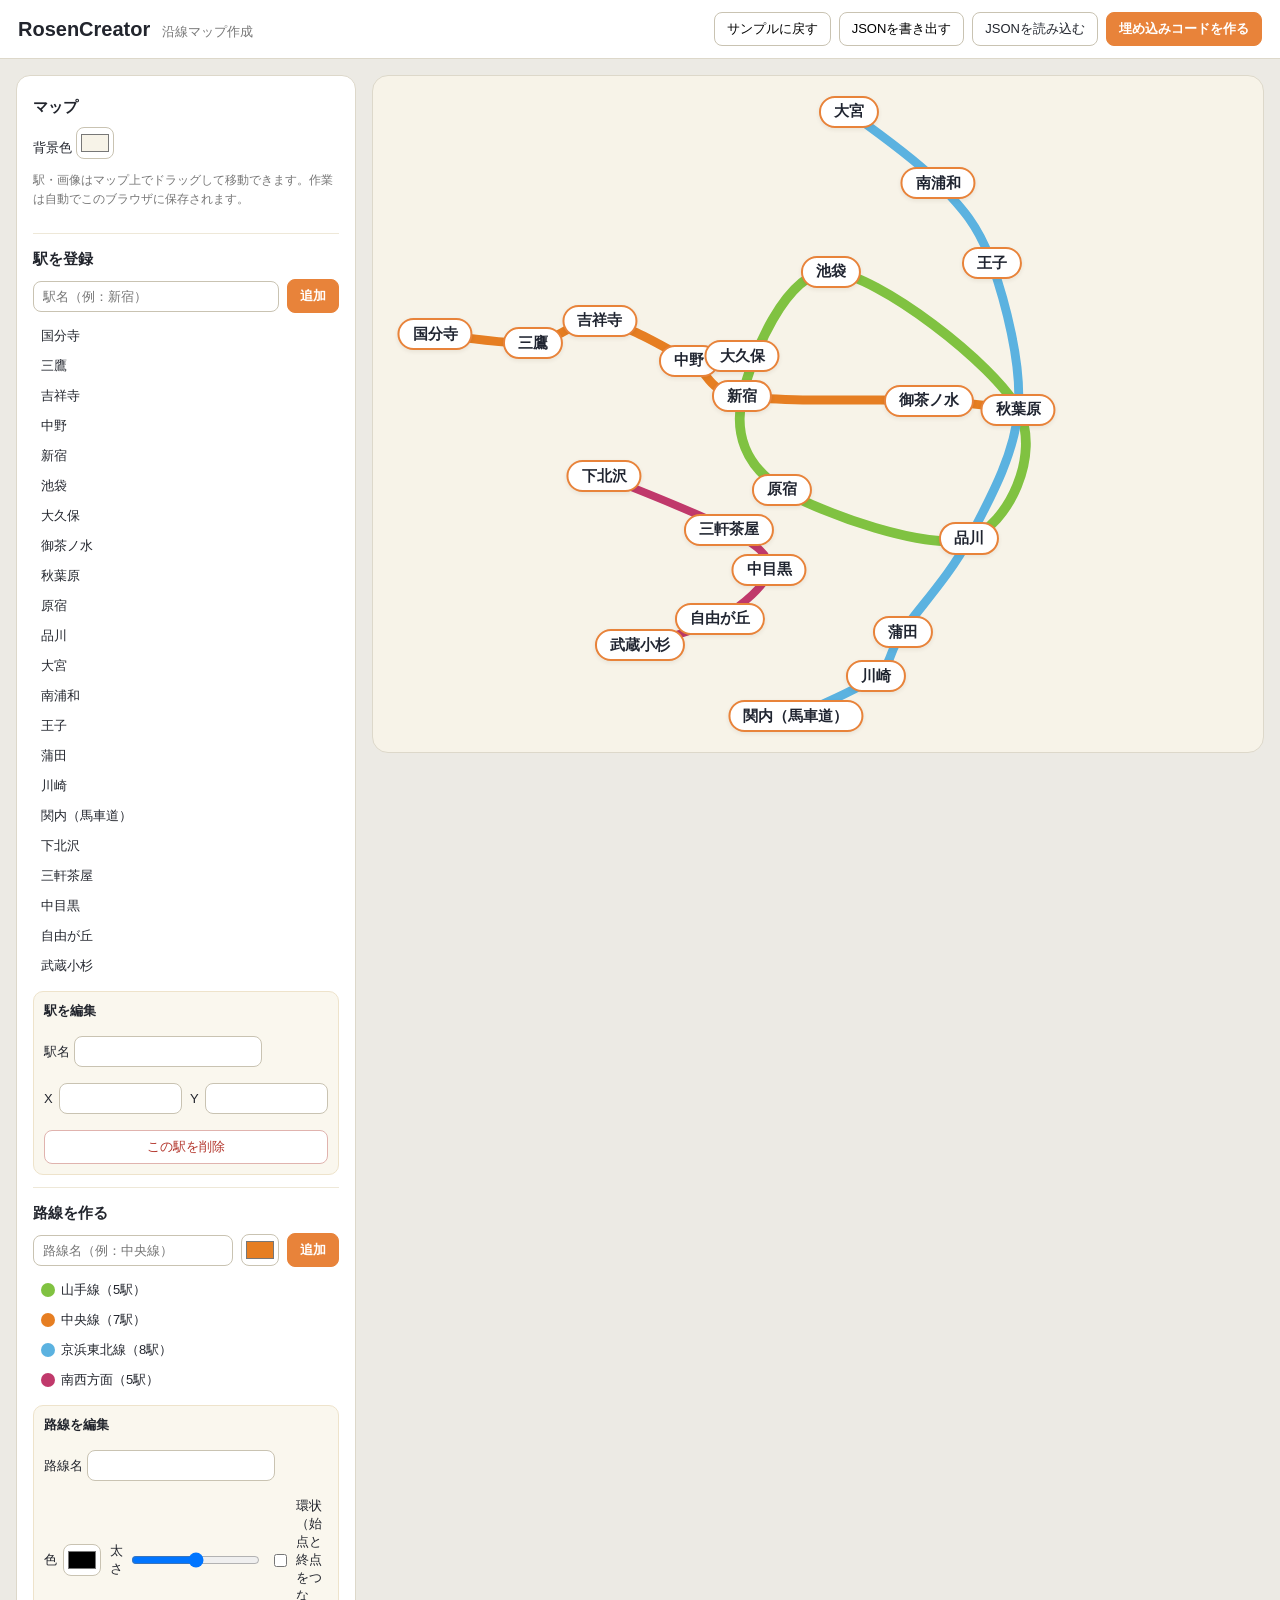
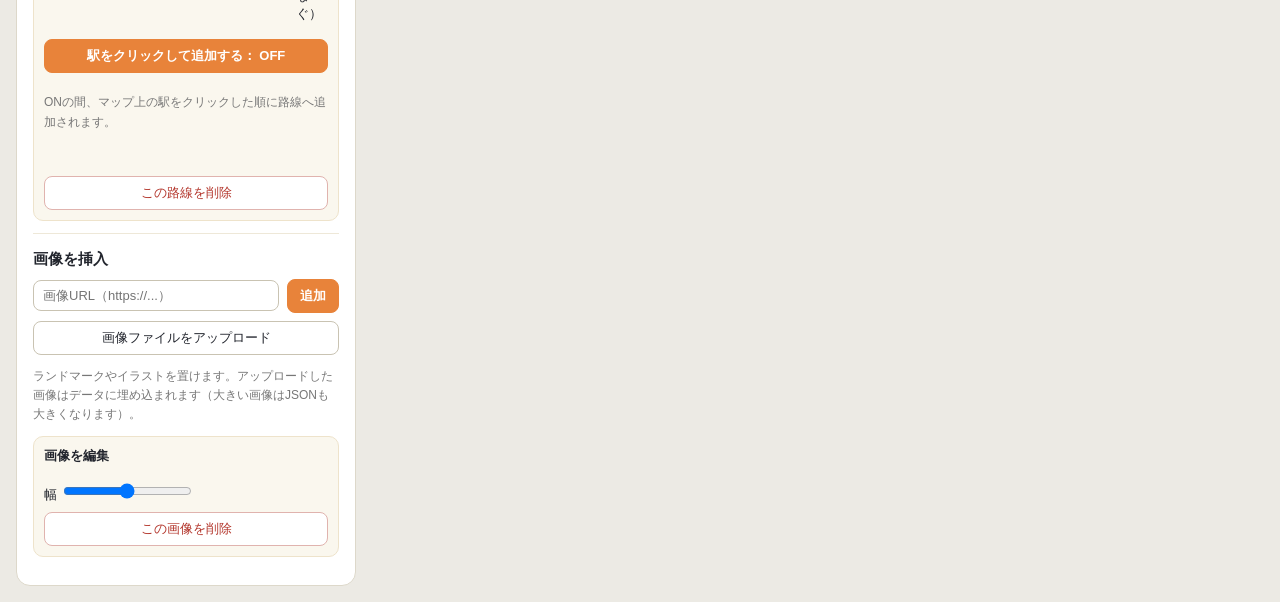
==== index.html @ d5690026 "Add RosenCreator route map editor with embed export" ====
<!DOCTYPE html>
<html lang="ja">
<head>
<meta charset="UTF-8">
<meta name="viewport" content="width=device-width, initial-scale=1">
<title>RosenCreator - 沿線マップ作成</title>
<link rel="stylesheet" href="rosen.css">
<link rel="stylesheet" href="editor.css">
</head>
<body>
<header class="app-header">
  <h1>RosenCreator <span>沿線マップ作成</span></h1>
  <div class="header-actions">
    <button id="btnSample" type="button">サンプルに戻す</button>
    <button id="btnExportJson" type="button">JSONを書き出す</button>
    <label class="file-btn">JSONを読み込む<input id="fileImportJson" type="file" accept=".json,application/json" hidden></label>
    <button id="btnEmbed" type="button" class="primary">埋め込みコードを作る</button>
  </div>
</header>

<div class="layout">
  <aside class="panel">
    <section>
      <h2>マップ</h2>
      <label>背景色 <input id="mapBg" type="color" value="#f7f3e8"></label>
      <p class="hint">駅・画像はマップ上でドラッグして移動できます。作業は自動でこのブラウザに保存されます。</p>
    </section>

    <section>
      <h2>駅を登録</h2>
      <div class="row">
        <input id="stationName" type="text" placeholder="駅名（例：新宿）">
        <button id="btnAddStation" type="button" class="primary">追加</button>
      </div>
      <ul id="stationList" class="item-list"></ul>
      <div id="stationEditor" class="editor-box" hidden>
        <h3>駅を編集</h3>
        <label>駅名 <input id="editStationName" type="text"></label>
        <div class="row">
          <label>X <input id="editStationX" type="number" min="0" max="1000"></label>
          <label>Y <input id="editStationY" type="number" min="0" max="760"></label>
        </div>
        <button id="btnDeleteStation" type="button" class="danger">この駅を削除</button>
      </div>
    </section>

    <section>
      <h2>路線を作る</h2>
      <div class="row">
        <input id="lineName" type="text" placeholder="路線名（例：中央線）">
        <input id="lineColor" type="color" value="#e67e22" title="路線の色">
        <button id="btnAddLine" type="button" class="primary">追加</button>
      </div>
      <ul id="lineList" class="item-list"></ul>
      <div id="lineEditor" class="editor-box" hidden>
        <h3>路線を編集</h3>
        <label>路線名 <input id="editLineName" type="text"></label>
        <div class="row">
          <label>色 <input id="editLineColor" type="color"></label>
          <label>太さ <input id="editLineWidth" type="range" min="4" max="20" step="1"></label>
          <label class="check"><input id="editLineClosed" type="checkbox"> 環状（始点と終点をつなぐ）</label>
        </div>
        <button id="btnPickStations" type="button" class="primary">駅をクリックして追加する： OFF</button>
        <p class="hint">ONの間、マップ上の駅をクリックした順に路線へ追加されます。</p>
        <ol id="lineStations" class="ordered-list"></ol>
        <button id="btnDeleteLine" type="button" class="danger">この路線を削除</button>
      </div>
    </section>

    <section>
      <h2>画像を挿入</h2>
      <div class="row">
        <input id="imageUrl" type="url" placeholder="画像URL（https://...）">
        <button id="btnAddImageUrl" type="button" class="primary">追加</button>
      </div>
      <label class="file-btn block">画像ファイルをアップロード<input id="fileImage" type="file" accept="image/*" hidden></label>
      <p class="hint">ランドマークやイラストを置けます。アップロードした画像はデータに埋め込まれます（大きい画像はJSONも大きくなります）。</p>
      <ul id="imageList" class="item-list"></ul>
      <div id="imageEditor" class="editor-box" hidden>
        <h3>画像を編集</h3>
        <label>幅 <input id="editImageWidth" type="range" min="30" max="500" step="5"></label>
        <button id="btnDeleteImage" type="button" class="danger">この画像を削除</button>
      </div>
    </section>
  </aside>

  <main class="stage-wrap">
    <div id="stage"></div>
    <section id="embedBox" class="embed-box" hidden>
      <h2>埋め込みコード（iframeなし）</h2>
      <p class="hint">下のコードを、表示したいページのHTMLにそのまま貼ってください。CSSとJSの中身を含んだ自己完結版なので、RosenCreatorのファイルを別途置く必要はありません。貼る場所に合わせて <code>&lt;div id="rosen-embed-1"&gt;</code> の部分だけ置き、このコードはその直後（またはページ末尾）でも動きます。</p>
      <textarea id="embedCode" readonly rows="12" spellcheck="false"></textarea>
      <div class="row">
        <button id="btnCopyEmbed" type="button" class="primary">コードをコピー</button>
        <button id="btnDownloadEmbed" type="button">embed.htmlとしてダウンロード</button>
        <button id="btnCloseEmbed" type="button">閉じる</button>
      </div>
      <p id="copyResult" class="hint" role="status"></p>
    </section>
  </main>
</div>

<script src="rosen.js"></script>
<script src="editor.js"></script>
</body>
</html>
---- rosen.css ----
/* RosenCreator - 埋め込み用マップのスタイル (単体でコピペ可能) */
.rosen-map {
  position: relative;
  width: 100%;
  overflow: hidden;
  background: #f7f3e8;
  border-radius: 16px;
  container-type: inline-size;
  font-family: "Hiragino Kaku Gothic ProN", "Hiragino Sans", "Noto Sans JP", sans-serif;
  -webkit-font-smoothing: antialiased;
}
.rosen-map * { box-sizing: border-box; margin: 0; padding: 0; }
.rosen-map svg.rosen-lines {
  position: absolute; inset: 0; width: 100%; height: 100%;
  pointer-events: none;
}
.rosen-map .rosen-line-path {
  fill: none; stroke-linecap: round; stroke-linejoin: round;
}
.rosen-map .rosen-image {
  position: absolute; transform: translate(-50%, -50%);
  pointer-events: none; user-select: none;
}
.rosen-map .rosen-image img {
  display: block; width: 100%; height: auto; pointer-events: none;
}
.rosen-map .rosen-station {
  position: absolute; transform: translate(-50%, -50%);
  background: #fff; color: #1f2430;
  border: 0.28cqw solid #e8833a;
  border-radius: 999px;
  padding: 0.55cqw 1.5cqw;
  font-size: 1.7cqw; font-weight: 700; line-height: 1.25;
  white-space: nowrap;
  box-shadow: 0 0.2cqw 0.5cqw rgba(60, 40, 10, .08);
}
@media (max-width: 560px) {
  .rosen-map .rosen-station { font-size: 2.4cqw; padding: 0.4cqw 1cqw; }
}
---- editor.css ----
/* RosenCreator エディタ用スタイル (埋め込みには含まれません) */
* { box-sizing: border-box; }
body { margin: 0; font-family: "Hiragino Kaku Gothic ProN", "Hiragino Sans", "Noto Sans JP", sans-serif; background: #eceae4; color: #22252d; }
.app-header { display: flex; flex-wrap: wrap; gap: 12px; align-items: center; justify-content: space-between; padding: 12px 18px; background: #fff; border-bottom: 1px solid #ddd8ca; }
.app-header h1 { font-size: 20px; margin: 0; }
.app-header h1 span { font-size: 13px; color: #777; font-weight: 500; margin-left: 6px; }
.header-actions { display: flex; flex-wrap: wrap; gap: 8px; align-items: center; }
button, .file-btn { font: inherit; font-size: 13px; border: 1px solid #c9c3b2; background: #fff; border-radius: 8px; padding: 7px 12px; cursor: pointer; }
button:hover, .file-btn:hover { background: #f4f0e4; }
button.primary { background: #e8833a; border-color: #e8833a; color: #fff; font-weight: 700; }
button.primary:hover { background: #d9742a; }
button.danger { color: #b3352b; border-color: #e0b3ae; }
button.active { outline: 2px solid #e8833a; }
input[type="text"], input[type="url"], input[type="number"] { font: inherit; font-size: 13px; padding: 7px 9px; border: 1px solid #c9c3b2; border-radius: 8px; min-width: 0; flex: 1; }
input[type="color"] { width: 38px; height: 32px; border: 1px solid #c9c3b2; border-radius: 8px; background: #fff; padding: 2px; }
.layout { display: grid; grid-template-columns: 340px 1fr; gap: 16px; padding: 16px; align-items: start; }
@media (max-width: 900px) { .layout { grid-template-columns: 1fr; } }
.panel { background: #fff; border: 1px solid #ddd8ca; border-radius: 14px; padding: 6px 16px 16px; }
.panel section { border-bottom: 1px solid #eee8d8; padding: 12px 0; }
.panel section:last-child { border-bottom: none; }
.panel h2 { font-size: 15px; margin: 4px 0 10px; }
.panel h3 { font-size: 13px; margin: 0 0 8px; }
.row { display: flex; gap: 8px; align-items: center; flex-wrap: wrap; margin: 8px 0; }
.row label { display: flex; gap: 6px; align-items: center; font-size: 13px; flex: 1; }
label { font-size: 13px; }
.hint { font-size: 12px; color: #777; line-height: 1.6; }
.item-list, .ordered-list { list-style: none; margin: 8px 0; padding: 0; }
.ordered-list { list-style: decimal inside; }
.item-list li, .ordered-list li { display: flex; gap: 6px; align-items: center; padding: 6px 8px; border-radius: 8px; font-size: 13px; cursor: pointer; }
.item-list li:hover, .ordered-list li:hover { background: #f7f3e8; }
.item-list li.selected { background: #fdeeda; outline: 1px solid #e8833a; }
.item-list .swatch { width: 14px; height: 14px; border-radius: 50%; flex: none; }
.item-list .grow, .ordered-list .grow { flex: 1; }
.item-list button, .ordered-list button { padding: 2px 8px; font-size: 12px; }
.editor-box { background: #faf7ee; border: 1px solid #eee3cb; border-radius: 10px; padding: 10px; margin-top: 10px; display: grid; gap: 8px; }
.file-btn.block { display: block; text-align: center; margin-top: 8px; }
.stage-wrap { min-width: 0; }
#stage { background: #fff; border: 1px solid #ddd8ca; border-radius: 16px; padding: 10px; }
#stage .rosen-station { cursor: grab; }
#stage .rosen-station.selected { outline: 3px solid #2f7fd0; outline-offset: 2px; }
#stage .rosen-image { pointer-events: auto; cursor: grab; }
#stage .rosen-image.selected { outline: 3px solid #2f7fd0; outline-offset: 2px; }
.embed-box { margin-top: 16px; background: #fff; border: 1px solid #ddd8ca; border-radius: 14px; padding: 16px; }
.embed-box textarea { width: 100%; font-family: ui-monospace, Menlo, monospace; font-size: 11px; padding: 10px; border: 1px solid #c9c3b2; border-radius: 8px; background: #fbfaf6; }
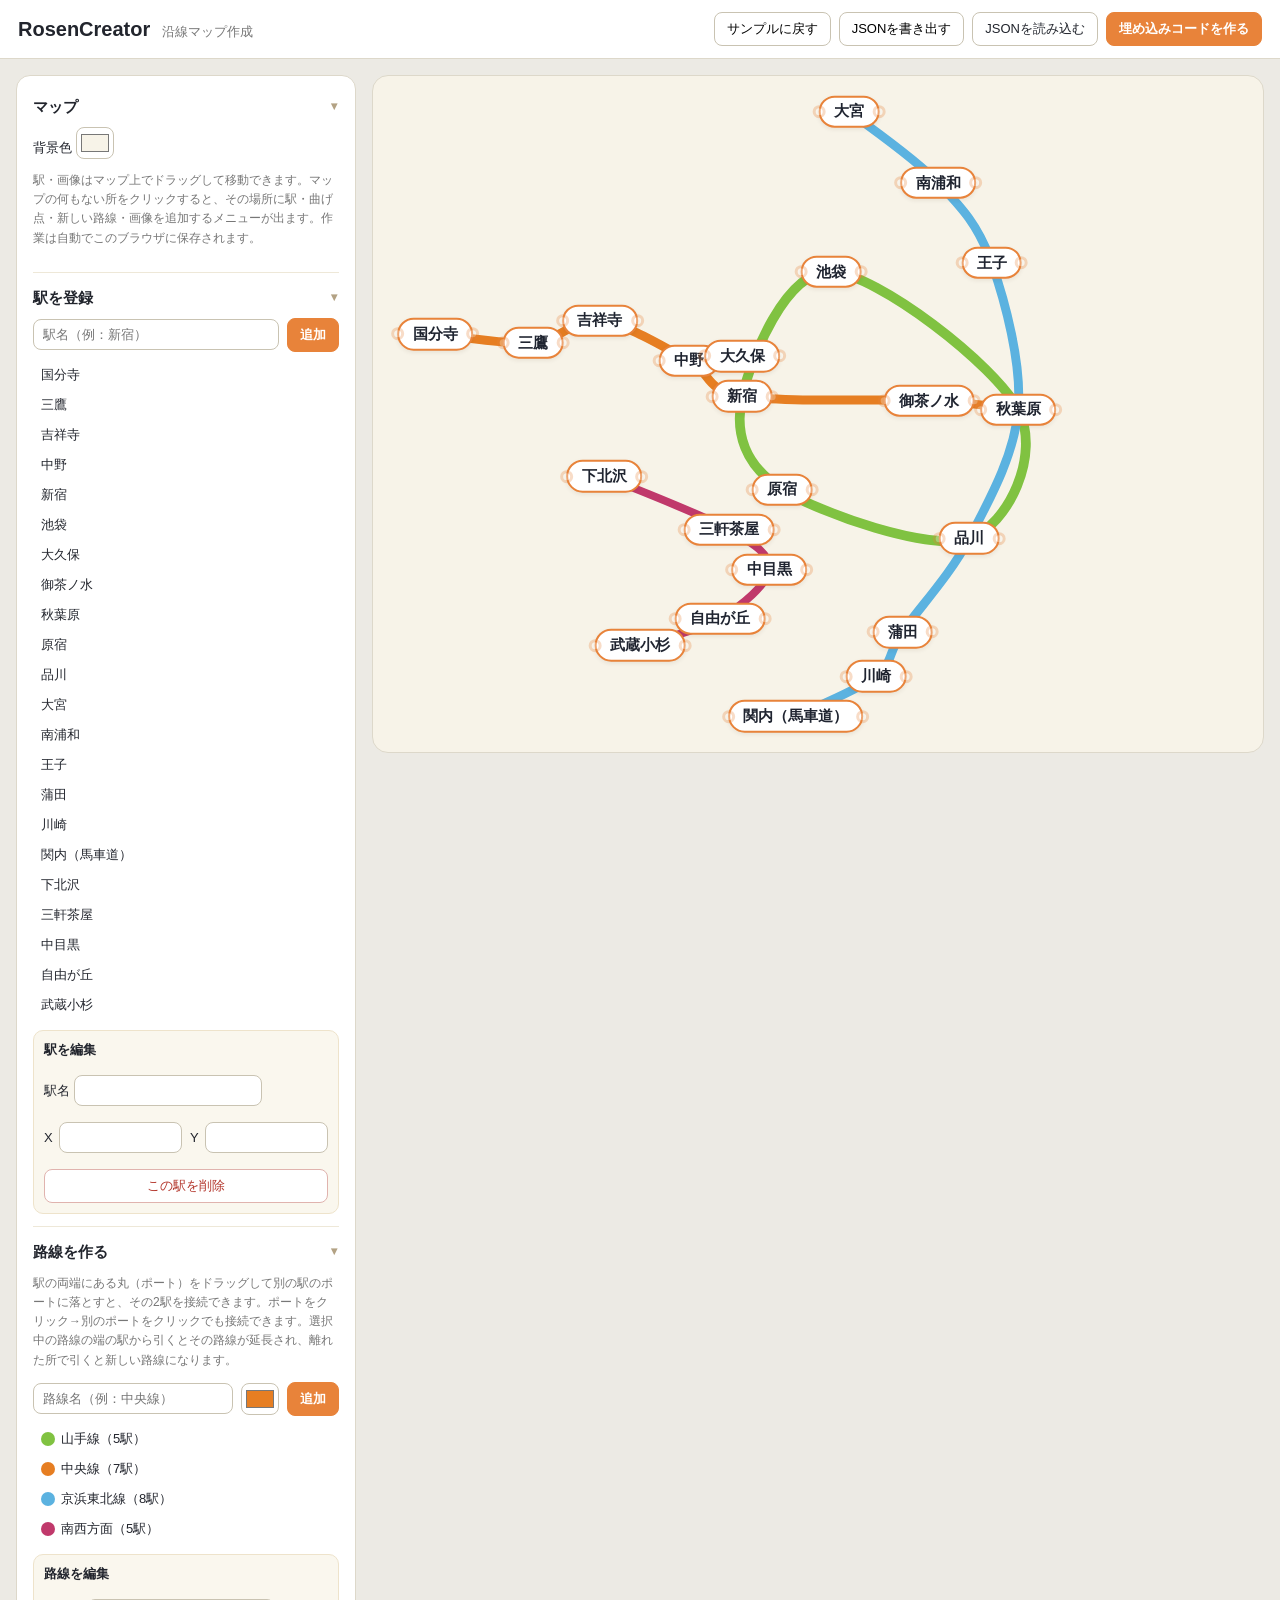
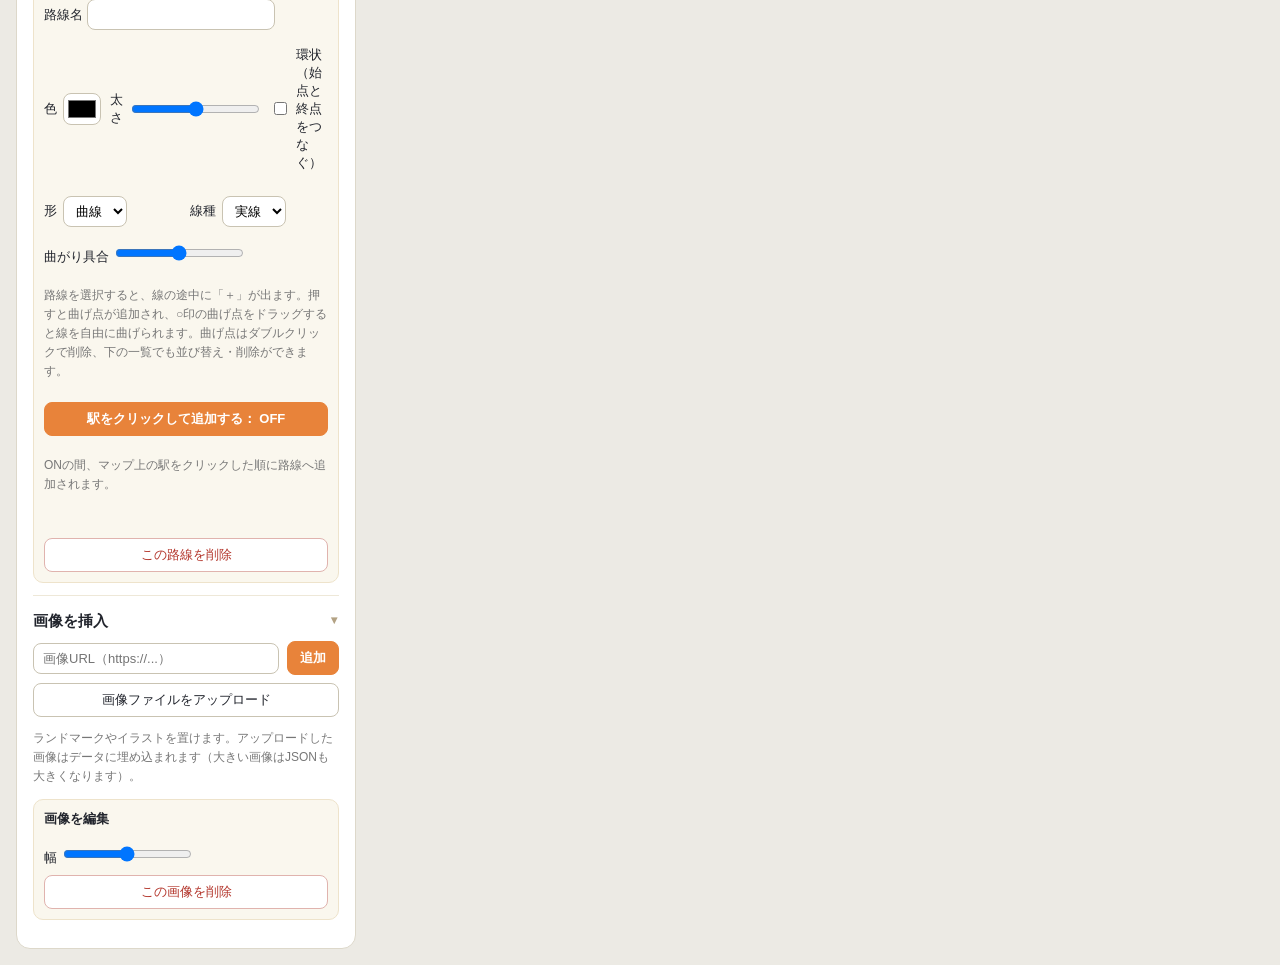
==== commit 2d0f9032: "Update editor: modern JS, free line editing, insert menu, line labels, Blueprint-style port connecti" ====
--- a/index.html
+++ b/index.html
@@ -23,7 +23,7 @@
     <section>
       <h2>マップ</h2>
       <label>背景色 <input id="mapBg" type="color" value="#f7f3e8"></label>
-      <p class="hint">駅・画像はマップ上でドラッグして移動できます。作業は自動でこのブラウザに保存されます。</p>
+      <p class="hint">駅・画像はマップ上でドラッグして移動できます。マップの何もない所をクリックすると、その場所に駅・曲げ点・新しい路線・画像を追加するメニューが出ます。作業は自動でこのブラウザに保存されます。</p>
     </section>
 
     <section>
@@ -46,6 +46,7 @@
 
     <section>
       <h2>路線を作る</h2>
+      <p class="hint">駅の両端にある丸（ポート）をドラッグして別の駅のポートに落とすと、その2駅を接続できます。ポートをクリック→別のポートをクリックでも接続できます。選択中の路線の端の駅から引くとその路線が延長され、離れた所で引くと新しい路線になります。</p>
       <div class="row">
         <input id="lineName" type="text" placeholder="路線名（例：中央線）">
         <input id="lineColor" type="color" value="#e67e22" title="路線の色">
@@ -60,6 +61,23 @@
           <label>太さ <input id="editLineWidth" type="range" min="4" max="20" step="1"></label>
           <label class="check"><input id="editLineClosed" type="checkbox"> 環状（始点と終点をつなぐ）</label>
         </div>
+        <div class="row">
+          <label>形
+            <select id="editLineShape">
+              <option value="smooth">曲線</option>
+              <option value="straight">直線</option>
+            </select>
+          </label>
+          <label>線種
+            <select id="editLineStyle">
+              <option value="solid">実線</option>
+              <option value="dashed">破線</option>
+              <option value="dotted">点線</option>
+            </select>
+          </label>
+        </div>
+        <label>曲がり具合 <input id="editLineSmooth" type="range" min="0" max="100" step="5"></label>
+        <p class="hint">路線を選択すると、線の途中に「＋」が出ます。押すと曲げ点が追加され、○印の曲げ点をドラッグすると線を自由に曲げられます。曲げ点はダブルクリックで削除、下の一覧でも並び替え・削除ができます。</p>
         <button id="btnPickStations" type="button" class="primary">駅をクリックして追加する： OFF</button>
         <p class="hint">ONの間、マップ上の駅をクリックした順に路線へ追加されます。</p>
         <ol id="lineStations" class="ordered-list"></ol>
@@ -86,6 +104,7 @@
 
   <main class="stage-wrap">
     <div id="stage"></div>
+    <p id="connectStatus" class="connect-status" role="status"></p>
     <section id="embedBox" class="embed-box" hidden>
       <h2>埋め込みコード（iframeなし）</h2>
       <p class="hint">下のコードを、表示したいページのHTMLにそのまま貼ってください。CSSとJSの中身を含んだ自己完結版なので、RosenCreatorのファイルを別途置く必要はありません。貼る場所に合わせて <code>&lt;div id="rosen-embed-1"&gt;</code> の部分だけ置き、このコードはその直後（またはページ末尾）でも動きます。</p>
--- a/editor.css
+++ b/editor.css
@@ -13,12 +13,18 @@
 button.active { outline: 2px solid #e8833a; }
 input[type="text"], input[type="url"], input[type="number"] { font: inherit; font-size: 13px; padding: 7px 9px; border: 1px solid #c9c3b2; border-radius: 8px; min-width: 0; flex: 1; }
 input[type="color"] { width: 38px; height: 32px; border: 1px solid #c9c3b2; border-radius: 8px; background: #fff; padding: 2px; }
+select { font: inherit; font-size: 13px; padding: 6px 8px; border: 1px solid #c9c3b2; border-radius: 8px; background: #fff; }
 .layout { display: grid; grid-template-columns: 340px 1fr; gap: 16px; padding: 16px; align-items: start; }
 @media (max-width: 900px) { .layout { grid-template-columns: 1fr; } }
 .panel { background: #fff; border: 1px solid #ddd8ca; border-radius: 14px; padding: 6px 16px 16px; }
 .panel section { border-bottom: 1px solid #eee8d8; padding: 12px 0; }
 .panel section:last-child { border-bottom: none; }
 .panel h2 { font-size: 15px; margin: 4px 0 10px; }
+.panel section.collapsible > h2 { cursor: pointer; user-select: none; position: relative; padding-right: 20px; }
+.panel section.collapsible > h2::after { content: "▾"; position: absolute; right: 2px; top: 1px; color: #b3a284; font-size: 12px; }
+.panel section.collapsible.collapsed > h2 { margin-bottom: 0; }
+.panel section.collapsible.collapsed > h2::after { content: "▸"; }
+.panel section.collapsible.collapsed > :not(h2) { display: none !important; }
 .panel h3 { font-size: 13px; margin: 0 0 8px; }
 .row { display: flex; gap: 8px; align-items: center; flex-wrap: wrap; margin: 8px 0; }
 .row label { display: flex; gap: 6px; align-items: center; font-size: 13px; flex: 1; }
@@ -35,10 +41,32 @@
 .editor-box { background: #faf7ee; border: 1px solid #eee3cb; border-radius: 10px; padding: 10px; margin-top: 10px; display: grid; gap: 8px; }
 .file-btn.block { display: block; text-align: center; margin-top: 8px; }
 .stage-wrap { min-width: 0; }
-#stage { background: #fff; border: 1px solid #ddd8ca; border-radius: 16px; padding: 10px; }
+#stage { background: #fff; border: 1px solid #ddd8ca; border-radius: 16px; padding: 0; overflow: hidden; }
+#stage svg.rosen-lines { pointer-events: auto; }
+#stage .rosen-line-path { pointer-events: none; }
+#stage .rosen-line-hit { pointer-events: stroke; cursor: pointer; }
+.line-label { position: absolute; transform: translate(-50%, -160%); background: #888; border: 2px solid #fff; color: #fff; padding: 2px 10px; border-radius: 999px; font-size: 12px; font-weight: 700; white-space: nowrap; pointer-events: none; z-index: 7; box-shadow: 0 3px 10px rgba(60, 40, 10, .25); }
 #stage .rosen-station { cursor: grab; }
 #stage .rosen-station.selected { outline: 3px solid #2f7fd0; outline-offset: 2px; }
 #stage .rosen-image { pointer-events: auto; cursor: grab; }
 #stage .rosen-image.selected { outline: 3px solid #2f7fd0; outline-offset: 2px; }
+.map-menu { position: fixed; z-index: 50; width: 240px; background: #fff; border: 1px solid #ddd8ca; border-radius: 12px; box-shadow: 0 10px 30px rgba(40, 30, 10, .22); padding: 10px; display: grid; gap: 8px; }
+.map-menu h4 { margin: 0; font-size: 12px; color: #777; font-weight: 600; }
+.map-menu button { text-align: left; }
+.map-menu button:disabled { opacity: .45; cursor: default; }
+.map-menu .row { margin: 0; }
+.connect-status { min-height: 20px; margin: 8px 2px 0; font-size: 13px; color: #2f6fb3; font-weight: 600; }
+.station-port { position: absolute; top: 50%; width: 13px; height: 13px; border-radius: 50%; background: #fff; border: 3px solid #e8833a; transform: translateY(-50%); cursor: crosshair; z-index: 8; opacity: .28; transition: opacity .15s ease; }
+.station-port.port-left { left: -8px; }
+.station-port.port-right { right: -8px; }
+.rosen-station:hover { z-index: 9; }
+.rosen-station:hover .station-port { opacity: 1; }
+.station-port:hover, .station-port.port-hover { background: #2f7fd0; border-color: #2f7fd0; opacity: 1; }
+.station-port.port-pending { background: #e8833a; border-color: #b35c14; opacity: 1; }
+svg.connect-overlay { position: absolute; inset: 0; width: 100%; height: 100%; pointer-events: none; z-index: 5; }
+.connect-wire { fill: none; stroke-width: 4; stroke-dasharray: 10 7; stroke-linecap: round; opacity: .9; }
+.bend-handle { position: absolute; width: 18px; height: 18px; border-radius: 50%; background: #fff; border: 3px solid #888; transform: translate(-50%, -50%); cursor: grab; z-index: 6; }
+.seg-add { position: absolute; width: 16px; height: 16px; border-radius: 50%; background: #2f7fd0; color: #fff; font-size: 12px; line-height: 16px; text-align: center; transform: translate(-50%, -50%); cursor: pointer; z-index: 6; opacity: .55; }
+.seg-add:hover { opacity: 1; }
 .embed-box { margin-top: 16px; background: #fff; border: 1px solid #ddd8ca; border-radius: 14px; padding: 16px; }
 .embed-box textarea { width: 100%; font-family: ui-monospace, Menlo, monospace; font-size: 11px; padding: 10px; border: 1px solid #c9c3b2; border-radius: 8px; background: #fbfaf6; }
